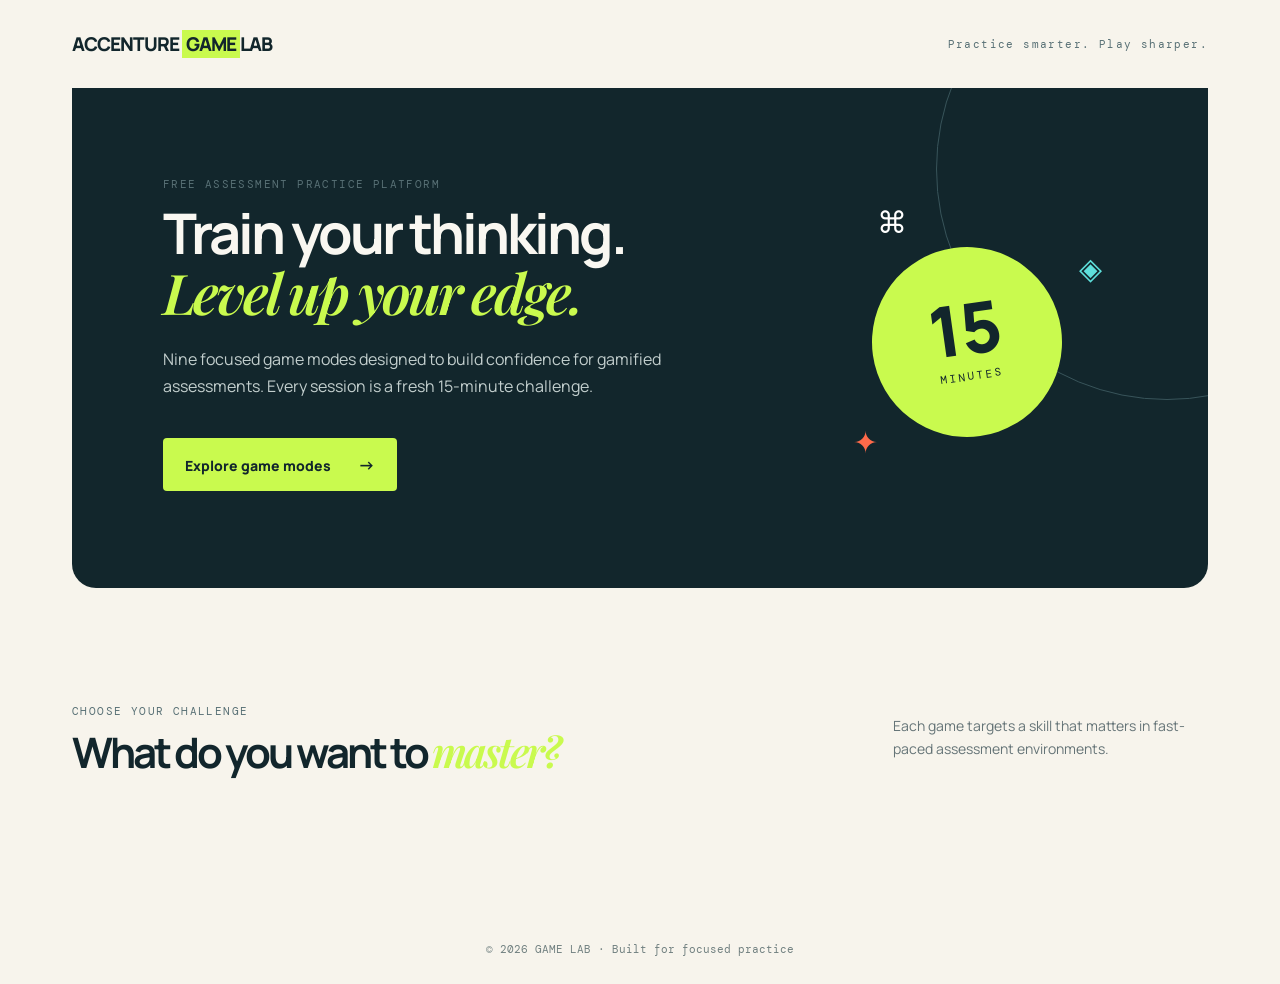
==== templates/index.html @ 675c83b5 "Add application source and tests" ====
<!doctype html><html lang="en"><head><meta charset="utf-8"><meta name="viewport" content="width=device-width,initial-scale=1"><title>GameLab | Assessment Practice</title><link rel="stylesheet" href="/static/style.css"></head><body>
<main><nav><a class="brand" href="#">ACCENTURE <span>GAME</span>LAB</a><div class="navnote">Practice smarter. Play sharper.</div></nav>
<section id="landing" class="hero"><div><p class="eyebrow">FREE ASSESSMENT PRACTICE PLATFORM</p><h1>Train your thinking.<br><i>Level up your edge.</i></h1><p class="lede">Nine focused game modes designed to build confidence for gamified assessments. Every session is a fresh 15-minute challenge.</p><button class="primary" onclick="document.querySelector('#games').scrollIntoView({behavior:'smooth'})">Explore game modes <b>→</b></button></div><div class="hero-orbit"><div class="orb">15<small>MINUTES</small></div><span class="float f1">◈</span><span class="float f2">✦</span><span class="float f3">⌘</span></div></section>
<section id="games"><div class="section-head"><div><p class="eyebrow">CHOOSE YOUR CHALLENGE</p><h2>What do you want to <i>master?</i></h2></div><p>Each game targets a skill that matters in fast-paced assessment environments.</p></div><div id="cards" class="cards"></div></section>
<section id="play" class="hidden"><button class="back" onclick="goHome()">← All game modes</button><div class="game-top"><div><p id="gameSkill" class="eyebrow"></p><h2 id="gameName"></h2></div><div class="timer"><span>SESSION TIME</span><strong id="clock">15:00</strong></div><div class="scoreline"><span>SCORE</span><strong id="score">0</strong><span id="accuracy">0% accuracy</span></div></div><div class="progress"><i id="progress"></i></div><div id="question" class="question-card"></div><div id="feedback" aria-live="polite"></div><div class="game-actions"><button class="secondary" onclick="finish()">Finish session</button><button id="submit" class="primary" onclick="submitAnswer()">Submit answer <b>→</b></button></div></section>
<section id="results" class="hidden results"><p class="eyebrow">SESSION COMPLETE</p><h2>Nice work. Here is your <i>snapshot.</i></h2><div id="resultGrid" class="result-grid"></div><button class="primary" onclick="goHome()">Choose another challenge</button></section>
</main><footer>© 2026 GAME LAB · Built for focused practice</footer><script src="/static/app.js"></script></body></html>
---- static/style.css ----
@import url('https://fonts.googleapis.com/css2?family=DM+Mono&family=Manrope:wght@400;500;600;700;800&family=Playfair+Display:ital,wght@0,600;0,700;1,600;1,700&display=swap');
:root{--ink:#12262c;--cream:#f7f4ec;--lime:#c9fa4e;--cyan:#5ee0dc;--orange:#ff6a4a;--muted:#657477}*{box-sizing:border-box}body{margin:0;background:var(--cream);font-family:Manrope,sans-serif;color:var(--ink)}main{max-width:1200px;margin:auto;padding:0 32px}nav{height:88px;display:flex;align-items:center;justify-content:space-between}.brand{font-size:19px;letter-spacing:-1px;font-weight:800;text-decoration:none;color:var(--ink)}.brand span{background:var(--lime);padding:1px 4px}.navnote,.eyebrow{font:11px 'DM Mono',monospace;letter-spacing:1.4px;color:#587075}.hero{min-height:500px;border-radius:0 0 24px 24px;padding:78px 8% 70px;background:var(--ink);color:#f9f7f1;display:flex;overflow:hidden;justify-content:space-between;position:relative}.hero:after{content:'';position:absolute;width:460px;height:460px;border:1px solid #38545a;border-radius:50%;right:-190px;top:-150px}.hero h1,h2{font-size:56px;line-height:1.06;letter-spacing:-3px;margin:12px 0 22px;font-weight:700}.hero i,h2 i{font-family:'Playfair Display';font-weight:600;color:var(--lime)}.lede{max-width:525px;line-height:1.7;color:#c2cecd;font-size:16px}.primary,.secondary{border:0;border-radius:4px;padding:15px 22px;font-family:Manrope;font-weight:800;font-size:14px;cursor:pointer}.primary{background:var(--lime);color:var(--ink)}.primary b{margin-left:24px;font-size:17px}.secondary{background:#e5e5de;color:var(--ink)}.hero .primary{margin-top:22px}.hero-orbit{position:relative;width:300px;display:grid;place-items:center;z-index:1}.orb{width:190px;height:190px;background:var(--lime);color:var(--ink);border-radius:50%;display:grid;place-content:center;text-align:center;font-size:70px;line-height:.75;font-weight:800;transform:rotate(-8deg)}.orb small{font:11px 'DM Mono';letter-spacing:2px;margin-top:16px}.float{position:absolute;font-size:30px}.f1{top:23%;right:5%;color:var(--cyan)}.f2{bottom:16%;left:12%;color:var(--orange)}.f3{top:10%;left:20%;color:#fff}section#games{padding:105px 0}.section-head{display:flex;justify-content:space-between;align-items:end;margin-bottom:34px}.section-head h2{font-size:42px;margin:8px 0 0}.section-head>p{max-width:315px;color:var(--muted);font-size:14px;line-height:1.65}.cards{display:grid;grid-template-columns:repeat(3,1fr);gap:14px}.card{padding:25px;min-height:212px;border:1px solid #d8dcd6;border-radius:8px;background:#fcfbf6;position:relative;transition:.2s}.card:hover{transform:translateY(-4px);box-shadow:0 12px 25px #17313719}.card .icon{font-size:35px}.card h3{margin:23px 0 6px;font-size:20px;letter-spacing:-.8px}.card p{color:var(--muted);font-size:13px;line-height:1.5;max-width:220px}.card button{position:absolute;right:20px;bottom:20px;border:0;background:var(--ink);color:white;width:34px;height:34px;border-radius:50%;font-size:19px;cursor:pointer}.card:first-child{background:var(--ink);color:white}.card:first-child p{color:#b8c5c5}.card:first-child button{background:var(--lime);color:var(--ink)}.hidden{display:none!important}#play{padding:36px 0 90px}.back{border:0;background:none;color:#587075;font-weight:700;cursor:pointer;padding:0 0 30px}.game-top{display:flex;align-items:center;justify-content:space-between}.game-top h2{font-size:42px;margin:7px 0}.timer{text-align:center;background:var(--ink);color:#fff;padding:12px 26px;border-radius:8px}.timer span,.scoreline span{font:10px 'DM Mono';display:block;letter-spacing:1px}.timer strong{font-size:27px}.scoreline{text-align:right}.scoreline strong{font-size:30px;display:block}.scoreline #accuracy{color:var(--muted)}.progress{height:6px;background:#dce1da;border-radius:3px;margin:26px 0 20px}.progress i{display:block;width:0;height:100%;background:var(--lime);transition:.3s}.question-card{min-height:290px;background:#fffefa;border:1px solid #d8dcd6;border-radius:10px;padding:42px;display:flex;flex-direction:column;justify-content:center;align-items:center;text-align:center}.question-card h3{font-size:25px;white-space:pre-line;max-width:770px;margin:0 0 32px;line-height:1.4}.options{display:flex;flex-wrap:wrap;justify-content:center;gap:10px}.option{min-width:145px;border:1px solid #cbd4d1;padding:13px 18px;border-radius:5px;background:white;font:600 14px Manrope;cursor:pointer}.option.selected{background:var(--ink);color:white;border-color:var(--ink)}.game-actions{display:flex;justify-content:space-between;margin-top:22px}#feedback{min-height:25px;text-align:center;font-weight:800;margin-top:14px}.ok{color:#187d61}.no{color:#c74a32}.maze{display:grid;gap:3px;width:min(78vw,520px);aspect-ratio:1;background:#d6e0dc;padding:3px}.tile{border:0;background:#eef1e9;position:relative;cursor:pointer;transition:transform .25s ease}.tile:before,.tile:after{content:'';position:absolute;background:#2e7475}.tile:before{height:22%;left:39%;right:39%;top:0}.tile:after{width:22%;top:39%;bottom:39%;left:0}.tile[data-mask="0"]:before,.tile[data-mask="0"]:after{display:none}.tile.start{box-shadow:inset 0 0 0 4px var(--lime)}.tile.goal{box-shadow:inset 0 0 0 4px var(--orange)}.maze-note{font-size:12px;color:var(--muted);margin-top:16px}.results{text-align:center;padding:100px 0}.results h2{font-size:48px}.result-grid{display:grid;grid-template-columns:repeat(4,1fr);gap:12px;max-width:800px;margin:38px auto}.metric{background:white;border-radius:8px;padding:24px}.metric strong{display:block;font-size:30px}.metric span{color:var(--muted);font-size:12px}footer{text-align:center;padding:28px;color:#718080;font:11px 'DM Mono'}@media(max-width:700px){main{padding:0 18px}.navnote{display:none}.hero{padding:54px 28px;min-height:480px}.hero h1,h2{font-size:40px;letter-spacing:-2px}.hero-orbit{position:absolute;right:-55px;bottom:-40px;opacity:.75}.section-head,.game-top{align-items:start;flex-direction:column;gap:15px}.cards{grid-template-columns:1fr}.section-head>p{margin:0}.question-card{padding:25px 15px}.question-card h3{font-size:19px}.game-top .timer{position:absolute;right:18px;top:115px}.scoreline{align-self:flex-end}.result-grid{grid-template-columns:1fr 1fr}}
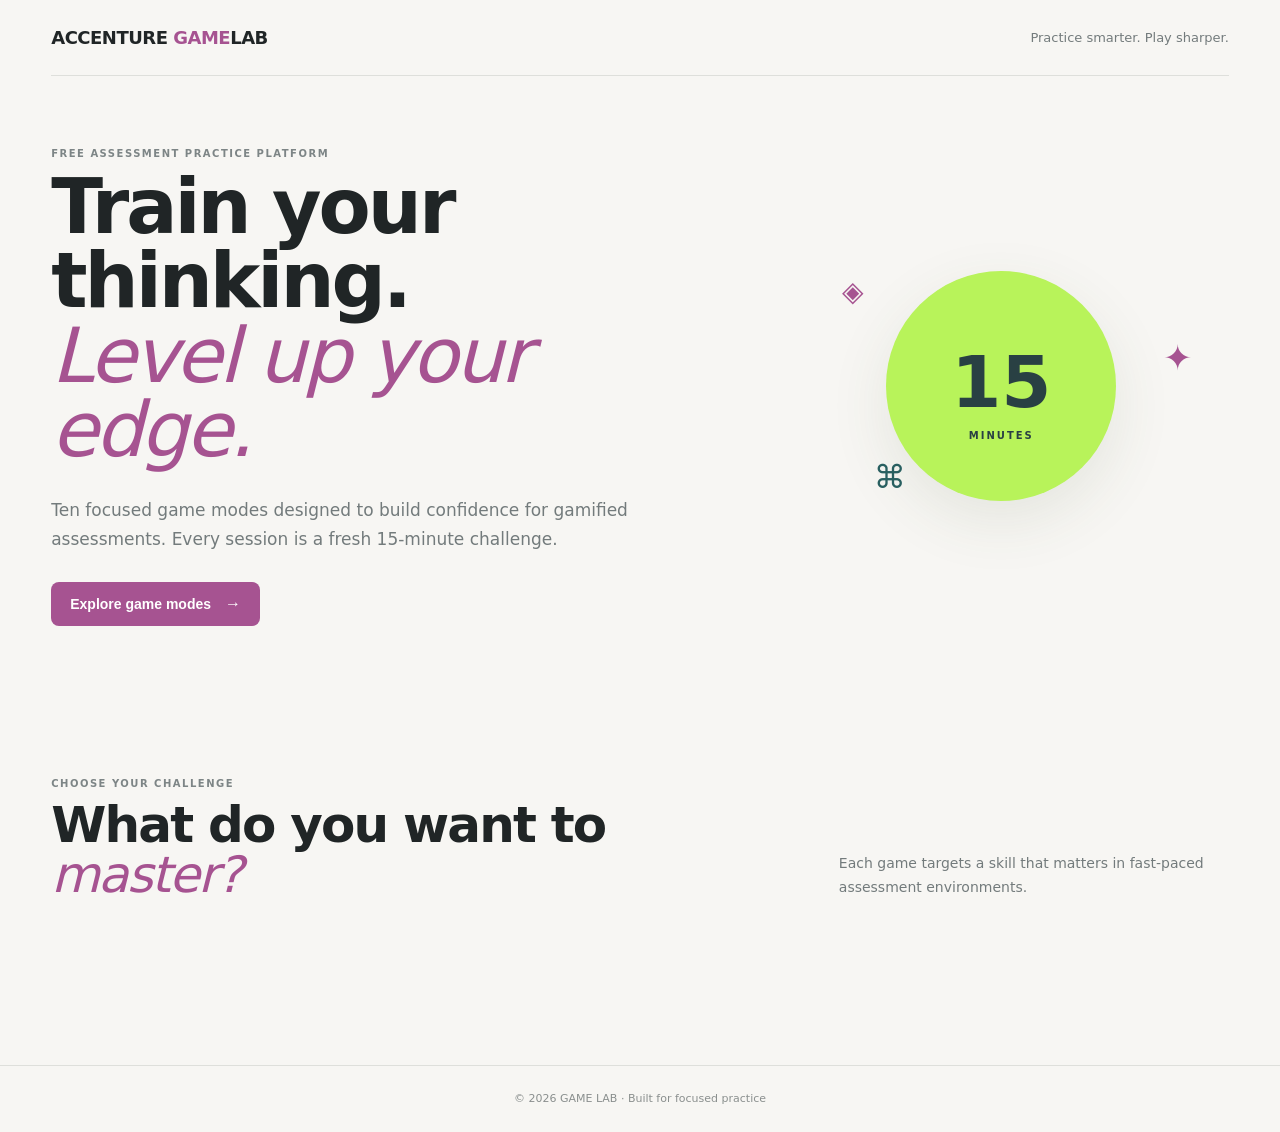
==== commit f6a0fbc8: "Rm: maze, path Finder" ====
--- a/templates/index.html
+++ b/templates/index.html
@@ -1,7 +1,411 @@
-<!doctype html><html lang="en"><head><meta charset="utf-8"><meta name="viewport" content="width=device-width,initial-scale=1"><title>GameLab | Assessment Practice</title><link rel="stylesheet" href="/static/style.css"></head><body>
-<main><nav><a class="brand" href="#">ACCENTURE <span>GAME</span>LAB</a><div class="navnote">Practice smarter. Play sharper.</div></nav>
-<section id="landing" class="hero"><div><p class="eyebrow">FREE ASSESSMENT PRACTICE PLATFORM</p><h1>Train your thinking.<br><i>Level up your edge.</i></h1><p class="lede">Nine focused game modes designed to build confidence for gamified assessments. Every session is a fresh 15-minute challenge.</p><button class="primary" onclick="document.querySelector('#games').scrollIntoView({behavior:'smooth'})">Explore game modes <b>→</b></button></div><div class="hero-orbit"><div class="orb">15<small>MINUTES</small></div><span class="float f1">◈</span><span class="float f2">✦</span><span class="float f3">⌘</span></div></section>
-<section id="games"><div class="section-head"><div><p class="eyebrow">CHOOSE YOUR CHALLENGE</p><h2>What do you want to <i>master?</i></h2></div><p>Each game targets a skill that matters in fast-paced assessment environments.</p></div><div id="cards" class="cards"></div></section>
-<section id="play" class="hidden"><button class="back" onclick="goHome()">← All game modes</button><div class="game-top"><div><p id="gameSkill" class="eyebrow"></p><h2 id="gameName"></h2></div><div class="timer"><span>SESSION TIME</span><strong id="clock">15:00</strong></div><div class="scoreline"><span>SCORE</span><strong id="score">0</strong><span id="accuracy">0% accuracy</span></div></div><div class="progress"><i id="progress"></i></div><div id="question" class="question-card"></div><div id="feedback" aria-live="polite"></div><div class="game-actions"><button class="secondary" onclick="finish()">Finish session</button><button id="submit" class="primary" onclick="submitAnswer()">Submit answer <b>→</b></button></div></section>
-<section id="results" class="hidden results"><p class="eyebrow">SESSION COMPLETE</p><h2>Nice work. Here is your <i>snapshot.</i></h2><div id="resultGrid" class="result-grid"></div><button class="primary" onclick="goHome()">Choose another challenge</button></section>
-</main><footer>© 2026 GAME LAB · Built for focused practice</footer><script src="/static/app.js"></script></body></html>
+<!doctype html>
+<html lang="en">
+
+<head>
+
+    <meta charset="utf-8">
+
+    <meta
+        name="viewport"
+        content="width=device-width, initial-scale=1"
+    >
+
+    <title>
+        GameLab | Assessment Practice
+    </title>
+
+    <link
+        rel="stylesheet"
+        href="/static/style.css"
+    >
+
+</head>
+
+
+<body>
+
+<main>
+
+
+    <!-- =================================================
+         NAVIGATION
+         ================================================= -->
+
+    <nav>
+
+        <a
+            class="brand"
+            href="#"
+        >
+            ACCENTURE
+            <span>GAME</span>LAB
+        </a>
+
+
+        <div class="navnote">
+            Practice smarter. Play sharper.
+        </div>
+
+    </nav>
+
+
+    <!-- =================================================
+         LANDING PAGE
+         ================================================= -->
+
+    <section
+        id="landing"
+        class="hero"
+    >
+
+        <div>
+
+            <p class="eyebrow">
+                FREE ASSESSMENT PRACTICE PLATFORM
+            </p>
+
+
+            <h1>
+                Train your thinking.
+                <br>
+                <i>Level up your edge.</i>
+            </h1>
+
+
+            <p class="lede">
+                Ten focused game modes designed to build
+                confidence for gamified assessments.
+                Every session is a fresh 15-minute challenge.
+            </p>
+
+
+            <button
+                class="primary"
+                onclick="
+                    document
+                        .querySelector('#games')
+                        .scrollIntoView({
+                            behavior: 'smooth'
+                        })
+                "
+            >
+                Explore game modes
+                <b>→</b>
+            </button>
+
+        </div>
+
+
+        <div class="hero-orbit">
+
+            <div class="orb">
+
+                15
+
+                <small>
+                    MINUTES
+                </small>
+
+            </div>
+
+
+            <span class="float f1">
+                ◈
+            </span>
+
+
+            <span class="float f2">
+                ✦
+            </span>
+
+
+            <span class="float f3">
+                ⌘
+            </span>
+
+        </div>
+
+    </section>
+
+
+    <!-- =================================================
+         GAME MODES
+         ================================================= -->
+
+    <section id="games">
+
+        <div class="section-head">
+
+            <div>
+
+                <p class="eyebrow">
+                    CHOOSE YOUR CHALLENGE
+                </p>
+
+
+                <h2>
+                    What do you want to
+                    <i>master?</i>
+                </h2>
+
+            </div>
+
+
+            <p>
+                Each game targets a skill that matters
+                in fast-paced assessment environments.
+            </p>
+
+        </div>
+
+
+        <!--
+            JavaScript dynamically inserts all agents here.
+
+            Existing agents:
+            1. Path Finder
+            2. Sequential
+            3. Reasoning
+            4. Memory
+            5. Pattern
+            6. Logical
+            7. Attention
+            8. Reaction
+            9. Multitasking
+
+            Plus:
+            10. Bubble Agent
+        -->
+
+        <div
+            id="cards"
+            class="cards"
+        ></div>
+
+    </section>
+
+
+    <!-- =================================================
+         GAME PLAY SCREEN
+         ================================================= -->
+
+    <section
+        id="play"
+        class="hidden"
+    >
+
+
+        <!-- Back button -->
+
+        <button
+            class="back"
+            onclick="goHome()"
+        >
+            ← All game modes
+        </button>
+
+
+        <!-- =================================================
+             GAME HEADER
+             ================================================= -->
+
+        <div class="game-top">
+
+
+            <!-- Game name -->
+
+            <div>
+
+                <p
+                    id="gameSkill"
+                    class="eyebrow"
+                ></p>
+
+
+                <h2
+                    id="gameName"
+                ></h2>
+
+            </div>
+
+
+            <!-- Timer -->
+
+            <div class="timer">
+
+                <span>
+                    SESSION TIME
+                </span>
+
+
+                <strong id="clock">
+                    15:00
+                </strong>
+
+            </div>
+
+
+            <!-- Score -->
+
+            <div class="scoreline">
+
+                <span>
+                    SCORE
+                </span>
+
+
+                <strong id="score">
+                    0
+                </strong>
+
+
+                <span id="accuracy">
+                    0% accuracy
+                </span>
+
+            </div>
+
+        </div>
+
+
+        <!-- =================================================
+             SESSION PROGRESS
+             ================================================= -->
+
+        <div class="progress">
+
+            <i id="progress"></i>
+
+        </div>
+
+
+        <!-- =================================================
+             QUESTION
+             =================================================
+
+             Normal games:
+                 Question + options
+
+             Bubble Agent:
+                 Bubble choices
+
+             Path Finder:
+                 Launch-to-Location arrow board
+        -->
+
+        <div
+            id="question"
+            class="question-card"
+        ></div>
+
+
+        <!-- =================================================
+             FEEDBACK
+             ================================================= -->
+
+        <div
+            id="feedback"
+            aria-live="polite"
+        ></div>
+
+
+        <!-- =================================================
+             NORMAL GAME ACTIONS
+             =================================================
+
+             Path Finder creates its own buttons inside
+             #question, so the normal Submit button is
+             hidden while Path Finder is active.
+        -->
+
+        <div
+            id="gameActions"
+            class="game-actions"
+        >
+
+            <button
+                class="secondary"
+                onclick="finish()"
+            >
+                Finish session
+            </button>
+
+
+            <button
+                id="submit"
+                class="primary"
+                onclick="submitAnswer()"
+            >
+                Submit answer
+                <b>→</b>
+            </button>
+
+        </div>
+
+
+    </section>
+
+
+    <!-- =================================================
+         RESULTS
+         ================================================= -->
+
+    <section
+        id="results"
+        class="hidden results"
+    >
+
+        <p class="eyebrow">
+            SESSION COMPLETE
+        </p>
+
+
+        <h2>
+            Nice work.
+            Here is your
+            <i>snapshot.</i>
+        </h2>
+
+
+        <div
+            id="resultGrid"
+            class="result-grid"
+        ></div>
+
+
+        <button
+            class="primary"
+            onclick="goHome()"
+        >
+            Choose another challenge
+        </button>
+
+    </section>
+
+
+</main>
+
+
+<!-- =====================================================
+     FOOTER
+     ===================================================== -->
+
+<footer>
+
+    © 2026 GAME LAB · Built for focused practice
+
+</footer>
+
+
+<!-- =====================================================
+     JAVASCRIPT
+     ===================================================== -->
+
+<script
+    src="/static/app.js"
+></script>
+
+
+</body>
+
+</html>
--- a/static/style.css
+++ b/static/style.css
@@ -1,2 +1,2082 @@
-@import url('https://fonts.googleapis.com/css2?family=DM+Mono&family=Manrope:wght@400;500;600;700;800&family=Playfair+Display:ital,wght@0,600;0,700;1,600;1,700&display=swap');
-:root{--ink:#12262c;--cream:#f7f4ec;--lime:#c9fa4e;--cyan:#5ee0dc;--orange:#ff6a4a;--muted:#657477}*{box-sizing:border-box}body{margin:0;background:var(--cream);font-family:Manrope,sans-serif;color:var(--ink)}main{max-width:1200px;margin:auto;padding:0 32px}nav{height:88px;display:flex;align-items:center;justify-content:space-between}.brand{font-size:19px;letter-spacing:-1px;font-weight:800;text-decoration:none;color:var(--ink)}.brand span{background:var(--lime);padding:1px 4px}.navnote,.eyebrow{font:11px 'DM Mono',monospace;letter-spacing:1.4px;color:#587075}.hero{min-height:500px;border-radius:0 0 24px 24px;padding:78px 8% 70px;background:var(--ink);color:#f9f7f1;display:flex;overflow:hidden;justify-content:space-between;position:relative}.hero:after{content:'';position:absolute;width:460px;height:460px;border:1px solid #38545a;border-radius:50%;right:-190px;top:-150px}.hero h1,h2{font-size:56px;line-height:1.06;letter-spacing:-3px;margin:12px 0 22px;font-weight:700}.hero i,h2 i{font-family:'Playfair Display';font-weight:600;color:var(--lime)}.lede{max-width:525px;line-height:1.7;color:#c2cecd;font-size:16px}.primary,.secondary{border:0;border-radius:4px;padding:15px 22px;font-family:Manrope;font-weight:800;font-size:14px;cursor:pointer}.primary{background:var(--lime);color:var(--ink)}.primary b{margin-left:24px;font-size:17px}.secondary{background:#e5e5de;color:var(--ink)}.hero .primary{margin-top:22px}.hero-orbit{position:relative;width:300px;display:grid;place-items:center;z-index:1}.orb{width:190px;height:190px;background:var(--lime);color:var(--ink);border-radius:50%;display:grid;place-content:center;text-align:center;font-size:70px;line-height:.75;font-weight:800;transform:rotate(-8deg)}.orb small{font:11px 'DM Mono';letter-spacing:2px;margin-top:16px}.float{position:absolute;font-size:30px}.f1{top:23%;right:5%;color:var(--cyan)}.f2{bottom:16%;left:12%;color:var(--orange)}.f3{top:10%;left:20%;color:#fff}section#games{padding:105px 0}.section-head{display:flex;justify-content:space-between;align-items:end;margin-bottom:34px}.section-head h2{font-size:42px;margin:8px 0 0}.section-head>p{max-width:315px;color:var(--muted);font-size:14px;line-height:1.65}.cards{display:grid;grid-template-columns:repeat(3,1fr);gap:14px}.card{padding:25px;min-height:212px;border:1px solid #d8dcd6;border-radius:8px;background:#fcfbf6;position:relative;transition:.2s}.card:hover{transform:translateY(-4px);box-shadow:0 12px 25px #17313719}.card .icon{font-size:35px}.card h3{margin:23px 0 6px;font-size:20px;letter-spacing:-.8px}.card p{color:var(--muted);font-size:13px;line-height:1.5;max-width:220px}.card button{position:absolute;right:20px;bottom:20px;border:0;background:var(--ink);color:white;width:34px;height:34px;border-radius:50%;font-size:19px;cursor:pointer}.card:first-child{background:var(--ink);color:white}.card:first-child p{color:#b8c5c5}.card:first-child button{background:var(--lime);color:var(--ink)}.hidden{display:none!important}#play{padding:36px 0 90px}.back{border:0;background:none;color:#587075;font-weight:700;cursor:pointer;padding:0 0 30px}.game-top{display:flex;align-items:center;justify-content:space-between}.game-top h2{font-size:42px;margin:7px 0}.timer{text-align:center;background:var(--ink);color:#fff;padding:12px 26px;border-radius:8px}.timer span,.scoreline span{font:10px 'DM Mono';display:block;letter-spacing:1px}.timer strong{font-size:27px}.scoreline{text-align:right}.scoreline strong{font-size:30px;display:block}.scoreline #accuracy{color:var(--muted)}.progress{height:6px;background:#dce1da;border-radius:3px;margin:26px 0 20px}.progress i{display:block;width:0;height:100%;background:var(--lime);transition:.3s}.question-card{min-height:290px;background:#fffefa;border:1px solid #d8dcd6;border-radius:10px;padding:42px;display:flex;flex-direction:column;justify-content:center;align-items:center;text-align:center}.question-card h3{font-size:25px;white-space:pre-line;max-width:770px;margin:0 0 32px;line-height:1.4}.options{display:flex;flex-wrap:wrap;justify-content:center;gap:10px}.option{min-width:145px;border:1px solid #cbd4d1;padding:13px 18px;border-radius:5px;background:white;font:600 14px Manrope;cursor:pointer}.option.selected{background:var(--ink);color:white;border-color:var(--ink)}.game-actions{display:flex;justify-content:space-between;margin-top:22px}#feedback{min-height:25px;text-align:center;font-weight:800;margin-top:14px}.ok{color:#187d61}.no{color:#c74a32}.maze{display:grid;gap:3px;width:min(78vw,520px);aspect-ratio:1;background:#d6e0dc;padding:3px}.tile{border:0;background:#eef1e9;position:relative;cursor:pointer;transition:transform .25s ease}.tile:before,.tile:after{content:'';position:absolute;background:#2e7475}.tile:before{height:22%;left:39%;right:39%;top:0}.tile:after{width:22%;top:39%;bottom:39%;left:0}.tile[data-mask="0"]:before,.tile[data-mask="0"]:after{display:none}.tile.start{box-shadow:inset 0 0 0 4px var(--lime)}.tile.goal{box-shadow:inset 0 0 0 4px var(--orange)}.maze-note{font-size:12px;color:var(--muted);margin-top:16px}.results{text-align:center;padding:100px 0}.results h2{font-size:48px}.result-grid{display:grid;grid-template-columns:repeat(4,1fr);gap:12px;max-width:800px;margin:38px auto}.metric{background:white;border-radius:8px;padding:24px}.metric strong{display:block;font-size:30px}.metric span{color:var(--muted);font-size:12px}footer{text-align:center;padding:28px;color:#718080;font:11px 'DM Mono'}@media(max-width:700px){main{padding:0 18px}.navnote{display:none}.hero{padding:54px 28px;min-height:480px}.hero h1,h2{font-size:40px;letter-spacing:-2px}.hero-orbit{position:absolute;right:-55px;bottom:-40px;opacity:.75}.section-head,.game-top{align-items:start;flex-direction:column;gap:15px}.cards{grid-template-columns:1fr}.section-head>p{margin:0}.question-card{padding:25px 15px}.question-card h3{font-size:19px}.game-top .timer{position:absolute;right:18px;top:115px}.scoreline{align-self:flex-end}.result-grid{grid-template-columns:1fr 1fr}}
+/* =========================================================
+   GLOBAL RESET
+   ========================================================= */
+
+* {
+    box-sizing: border-box;
+    margin: 0;
+    padding: 0;
+}
+
+
+html {
+    scroll-behavior: smooth;
+}
+
+
+body {
+    font-family:
+        Inter,
+        ui-sans-serif,
+        system-ui,
+        -apple-system,
+        BlinkMacSystemFont,
+        "Segoe UI",
+        sans-serif;
+
+    background:
+        #f7f6f3;
+
+    color:
+        #202526;
+
+    line-height:
+        1.5;
+
+    min-height:
+        100vh;
+}
+
+
+/* =========================================================
+   VARIABLES
+   ========================================================= */
+
+:root {
+
+    --ink:
+        #202526;
+
+    --muted:
+        #737b7c;
+
+    --soft:
+        #f7f6f3;
+
+    --card:
+        #ffffff;
+
+    --line:
+        #dedfdb;
+
+    --teal:
+        #285f60;
+
+    --teal-dark:
+        #1e4d4e;
+
+    --purple:
+        #a65391;
+
+    --purple-light:
+        #f6eaf3;
+
+    --lime:
+        #b8f35a;
+
+    --green:
+        #1e8b58;
+
+    --red:
+        #c94d4d;
+}
+
+
+/* =========================================================
+   MAIN
+   ========================================================= */
+
+main {
+    width:
+        min(1180px, 92%);
+
+    margin:
+        0 auto;
+}
+
+
+/* =========================================================
+   NAVIGATION
+   ========================================================= */
+
+nav {
+    height:
+        76px;
+
+    display:
+        flex;
+
+    align-items:
+        center;
+
+    justify-content:
+        space-between;
+
+    border-bottom:
+        1px solid var(--line);
+}
+
+
+.brand {
+    text-decoration:
+        none;
+
+    color:
+        var(--ink);
+
+    font-size:
+        18px;
+
+    font-weight:
+        850;
+
+    letter-spacing:
+        -0.5px;
+}
+
+
+.brand span {
+    color:
+        var(--purple);
+}
+
+
+.navnote {
+    color:
+        var(--muted);
+
+    font-size:
+        13px;
+
+    font-weight:
+        500;
+}
+
+
+/* =========================================================
+   COMMON
+   ========================================================= */
+
+.eyebrow {
+    font-size:
+        10px;
+
+    font-weight:
+        800;
+
+    letter-spacing:
+        1.5px;
+
+    color:
+        #7d8586;
+
+    margin-bottom:
+        9px;
+}
+
+
+.hidden {
+    display:
+        none !important;
+}
+
+
+/* =========================================================
+   HERO
+   ========================================================= */
+
+.hero {
+    min-height:
+        520px;
+
+    display:
+        grid;
+
+    grid-template-columns:
+        1.2fr 0.8fr;
+
+    align-items:
+        center;
+
+    gap:
+        40px;
+
+    padding:
+        70px 0 80px;
+}
+
+
+.hero h1 {
+    font-size:
+        clamp(44px, 6vw, 76px);
+
+    line-height:
+        0.98;
+
+    letter-spacing:
+        -3px;
+
+    font-weight:
+        800;
+
+    max-width:
+        760px;
+}
+
+
+.hero h1 i {
+    color:
+        var(--purple);
+
+    font-weight:
+        500;
+}
+
+
+.lede {
+    max-width:
+        610px;
+
+    margin:
+        28px 0;
+
+    color:
+        var(--muted);
+
+    font-size:
+        17px;
+
+    line-height:
+        1.7;
+}
+
+
+/* =========================================================
+   PRIMARY BUTTON
+   ========================================================= */
+
+.primary {
+    border:
+        none;
+
+    background:
+        var(--purple);
+
+    color:
+        white;
+
+    border-radius:
+        8px;
+
+    padding:
+        13px 19px;
+
+    font-size:
+        14px;
+
+    font-weight:
+        700;
+
+    cursor:
+        pointer;
+
+    transition:
+        transform 0.15s ease,
+        opacity 0.15s ease,
+        box-shadow 0.15s ease;
+}
+
+
+.primary:hover {
+    transform:
+        translateY(-2px);
+
+    opacity:
+        0.94;
+
+    box-shadow:
+        0 8px 20px
+        rgba(166, 83, 145, 0.2);
+}
+
+
+.primary b {
+    margin-left:
+        10px;
+
+    font-size:
+        16px;
+}
+
+
+/* =========================================================
+   HERO ORBIT
+   ========================================================= */
+
+.hero-orbit {
+    position:
+        relative;
+
+    min-height:
+        360px;
+
+    display:
+        flex;
+
+    align-items:
+        center;
+
+    justify-content:
+        center;
+}
+
+
+.orb {
+    width:
+        230px;
+
+    height:
+        230px;
+
+    border-radius:
+        50%;
+
+    background:
+        var(--lime);
+
+    display:
+        flex;
+
+    flex-direction:
+        column;
+
+    align-items:
+        center;
+
+    justify-content:
+        center;
+
+    font-size:
+        72px;
+
+    font-weight:
+        850;
+
+    color:
+        #294043;
+
+    box-shadow:
+        0 20px 60px
+        rgba(70, 90, 50, 0.1);
+}
+
+
+.orb small {
+    display:
+        block;
+
+    margin-top:
+        -8px;
+
+    font-size:
+        10px;
+
+    letter-spacing:
+        2px;
+
+    font-weight:
+        800;
+}
+
+
+.float {
+    position:
+        absolute;
+
+    font-size:
+        28px;
+
+    color:
+        var(--purple);
+}
+
+
+.f1 {
+    top:
+        65px;
+
+    left:
+        15%;
+}
+
+
+.f2 {
+    top:
+        35%;
+
+    right:
+        8%;
+
+    font-size:
+        35px;
+}
+
+
+.f3 {
+    bottom:
+        65px;
+
+    left:
+        22%;
+
+    color:
+        var(--teal);
+
+    font-size:
+        32px;
+}
+
+
+/* =========================================================
+   GAMES SECTION
+   ========================================================= */
+
+#games {
+    padding:
+        70px 0 100px;
+}
+
+
+.section-head {
+    display:
+        flex;
+
+    align-items:
+        end;
+
+    justify-content:
+        space-between;
+
+    gap:
+        40px;
+
+    margin-bottom:
+        35px;
+}
+
+
+.section-head h2 {
+    font-size:
+        clamp(32px, 4vw, 50px);
+
+    line-height:
+        1;
+
+    letter-spacing:
+        -1.8px;
+}
+
+
+.section-head h2 i {
+    color:
+        var(--purple);
+
+    font-weight:
+        500;
+}
+
+
+.section-head > p {
+    max-width:
+        390px;
+
+    color:
+        var(--muted);
+
+    font-size:
+        14px;
+
+    line-height:
+        1.7;
+}
+
+
+/* =========================================================
+   GAME CARDS
+   ========================================================= */
+
+.cards {
+    display:
+        grid;
+
+    grid-template-columns:
+        repeat(3, 1fr);
+
+    gap:
+        18px;
+}
+
+
+.card {
+    position:
+        relative;
+
+    min-height:
+        230px;
+
+    padding:
+        27px;
+
+    background:
+        var(--card);
+
+    border:
+        1px solid var(--line);
+
+    border-radius:
+        12px;
+
+    display:
+        flex;
+
+    flex-direction:
+        column;
+
+    transition:
+        transform 0.18s ease,
+        box-shadow 0.18s ease,
+        border-color 0.18s ease;
+}
+
+
+.card:hover {
+    transform:
+        translateY(-5px);
+
+    border-color:
+        #c9cac6;
+
+    box-shadow:
+        0 15px 35px
+        rgba(30, 40, 40, 0.08);
+}
+
+
+.card .icon {
+    width:
+        44px;
+
+    height:
+        44px;
+
+    border-radius:
+        50%;
+
+    background:
+        var(--purple-light);
+
+    display:
+        flex;
+
+    align-items:
+        center;
+
+    justify-content:
+        center;
+
+    font-size:
+        21px;
+
+    margin-bottom:
+        25px;
+}
+
+
+.card h3 {
+    font-size:
+        20px;
+
+    margin-bottom:
+        8px;
+
+    letter-spacing:
+        -0.3px;
+}
+
+
+.card p {
+    color:
+        var(--muted);
+
+    font-size:
+        13px;
+
+    line-height:
+        1.6;
+
+    max-width:
+        270px;
+}
+
+
+.card button {
+    width:
+        38px;
+
+    height:
+        38px;
+
+    border:
+        1px solid var(--line);
+
+    background:
+        white;
+
+    color:
+        var(--teal);
+
+    border-radius:
+        50%;
+
+    font-size:
+        18px;
+
+    cursor:
+        pointer;
+
+    position:
+        absolute;
+
+    right:
+        22px;
+
+    bottom:
+        22px;
+
+    transition:
+        background 0.15s ease,
+        color 0.15s ease,
+        transform 0.15s ease;
+}
+
+
+.card button:hover {
+    background:
+        var(--teal);
+
+    color:
+        white;
+
+    transform:
+        translateX(3px);
+}
+
+
+/* =========================================================
+   PLAY SCREEN
+   ========================================================= */
+
+#play {
+    padding:
+        30px 0 80px;
+}
+
+
+.back {
+    border:
+        none;
+
+    background:
+        transparent;
+
+    color:
+        var(--muted);
+
+    font-size:
+        13px;
+
+    cursor:
+        pointer;
+
+    padding:
+        5px 0;
+
+    margin-bottom:
+        28px;
+}
+
+
+.back:hover {
+    color:
+        var(--ink);
+}
+
+
+/* =========================================================
+   GAME HEADER
+   ========================================================= */
+
+.game-top {
+    display:
+        grid;
+
+    grid-template-columns:
+        1fr auto auto;
+
+    align-items:
+        center;
+
+    gap:
+        35px;
+
+    margin-bottom:
+        20px;
+}
+
+
+.game-top h2 {
+    font-size:
+        32px;
+
+    letter-spacing:
+        -1px;
+}
+
+
+.timer,
+.scoreline {
+    display:
+        flex;
+
+    flex-direction:
+        column;
+
+    align-items:
+        flex-end;
+}
+
+
+.timer span,
+.scoreline span {
+    color:
+        var(--muted);
+
+    font-size:
+        9px;
+
+    font-weight:
+        800;
+
+    letter-spacing:
+        1px;
+}
+
+
+.timer strong {
+    font-size:
+        24px;
+
+    color:
+        var(--teal);
+}
+
+
+.scoreline strong {
+    font-size:
+        28px;
+
+    color:
+        var(--purple);
+}
+
+
+.scoreline span:last-child {
+    font-size:
+        11px;
+
+    letter-spacing:
+        0;
+
+    font-weight:
+        500;
+}
+
+
+/* =========================================================
+   PROGRESS
+   ========================================================= */
+
+.progress {
+    height:
+        5px;
+
+    width:
+        100%;
+
+    background:
+        #e5e5e1;
+
+    border-radius:
+        20px;
+
+    overflow:
+        hidden;
+
+    margin-bottom:
+        28px;
+}
+
+
+.progress i {
+    display:
+        block;
+
+    height:
+        100%;
+
+    width:
+        0%;
+
+    background:
+        var(--purple);
+
+    transition:
+        width 0.3s ease;
+}
+
+
+/* =========================================================
+   QUESTION CARD
+   ========================================================= */
+
+.question-card {
+    min-height:
+        320px;
+
+    background:
+        white;
+
+    border:
+        1px solid var(--line);
+
+    border-radius:
+        14px;
+
+    padding:
+        40px;
+
+    display:
+        flex;
+
+    flex-direction:
+        column;
+
+    justify-content:
+        center;
+}
+
+
+.question-card h3 {
+    font-size:
+        24px;
+
+    text-align:
+        center;
+
+    margin-bottom:
+        30px;
+}
+
+
+/* =========================================================
+   NORMAL OPTIONS
+   ========================================================= */
+
+.options {
+    display:
+        grid;
+
+    grid-template-columns:
+        repeat(2, minmax(0, 1fr));
+
+    gap:
+        14px;
+
+    max-width:
+        720px;
+
+    width:
+        100%;
+
+    margin:
+        0 auto;
+}
+
+
+.option {
+    min-height:
+        58px;
+
+    padding:
+        12px 18px;
+
+    background:
+        white;
+
+    border:
+        1px solid #d8d9d5;
+
+    border-radius:
+        9px;
+
+    font-size:
+        15px;
+
+    color:
+        var(--ink);
+
+    cursor:
+        pointer;
+
+    transition:
+        background 0.15s ease,
+        border-color 0.15s ease,
+        transform 0.15s ease;
+}
+
+
+.option:hover {
+    border-color:
+        var(--purple);
+
+    transform:
+        translateY(-2px);
+}
+
+
+.option.selected {
+    background:
+        var(--purple-light);
+
+    border:
+        2px solid var(--purple);
+
+    color:
+        #733d68;
+}
+
+
+/* =========================================================
+   FEEDBACK
+   ========================================================= */
+
+#feedback {
+    min-height:
+        28px;
+
+    text-align:
+        center;
+
+    margin:
+        12px 0;
+
+    font-size:
+        14px;
+
+    font-weight:
+        650;
+}
+
+
+#feedback.ok {
+    color:
+        var(--green);
+}
+
+
+#feedback.no {
+    color:
+        var(--red);
+}
+
+
+/* =========================================================
+   GAME ACTIONS
+   ========================================================= */
+
+.game-actions {
+    display:
+        flex;
+
+    justify-content:
+        flex-end;
+
+    gap:
+        12px;
+
+    margin-top:
+        18px;
+}
+
+
+.secondary {
+    border:
+        1px solid var(--line);
+
+    background:
+        white;
+
+    color:
+        #555;
+
+    border-radius:
+        8px;
+
+    padding:
+        12px 18px;
+
+    font-size:
+        13px;
+
+    font-weight:
+        650;
+
+    cursor:
+        pointer;
+}
+
+
+.secondary:hover {
+    background:
+        #f0f0ed;
+}
+
+
+/* =========================================================
+   BUBBLE AGENT
+   ========================================================= */
+
+.bubble-options {
+    display:
+        flex;
+
+    justify-content:
+        center;
+
+    align-items:
+        center;
+
+    flex-wrap:
+        wrap;
+
+    gap:
+        45px;
+
+    margin-top:
+        25px;
+}
+
+
+.bubble-option {
+    width:
+        170px;
+
+    height:
+        170px;
+
+    border-radius:
+        50%;
+
+    border:
+        2px solid #b66a9e;
+
+    background:
+        white;
+
+    display:
+        flex;
+
+    align-items:
+        center;
+
+    justify-content:
+        center;
+
+    padding:
+        25px;
+
+    font-size:
+        20px;
+
+    font-weight:
+        650;
+
+    cursor:
+        pointer;
+
+    text-align:
+        center;
+
+    transition:
+        transform 0.15s ease,
+        box-shadow 0.15s ease,
+        background 0.15s ease;
+}
+
+
+.bubble-option:hover {
+    transform:
+        translateY(-6px) scale(1.02);
+
+    box-shadow:
+        0 12px 30px
+        rgba(120, 60, 110, 0.15);
+}
+
+
+.bubble-option.selected {
+    background:
+        var(--purple-light);
+
+    border-color:
+        var(--purple);
+
+    transform:
+        scale(1.04);
+}
+
+
+/* =========================================================
+   PATH FINDER / LAUNCH TO LOCATION
+   ========================================================= */
+
+.pathfinder-title {
+    text-align:
+        left;
+
+    margin-bottom:
+        18px;
+}
+
+
+.pathfinder-objective {
+    display:
+        block;
+
+    font-size:
+        10px;
+
+    font-weight:
+        800;
+
+    letter-spacing:
+        1.2px;
+
+    color:
+        #7c8790;
+
+    margin-bottom:
+        4px;
+}
+
+
+.pathfinder-title h3 {
+    margin:
+        0;
+
+    font-size:
+        26px;
+
+    font-weight:
+        700;
+
+    text-align:
+        left;
+}
+
+
+/* =========================================================
+   PATH FINDER BOARD
+   ========================================================= */
+
+.pathfinder-board-wrapper {
+    display:
+        grid;
+
+    grid-template-columns:
+        65px
+        minmax(420px, 620px)
+        65px;
+
+    align-items:
+        center;
+
+    justify-content:
+        center;
+
+    margin:
+        25px auto;
+
+    width:
+        fit-content;
+}
+
+
+.pathfinder-board {
+    display:
+        grid;
+
+    width:
+        min(620px, 72vw);
+
+    aspect-ratio:
+        1.15;
+
+    border:
+        2px solid #d5dcda;
+
+    background:
+        #f4f7f2;
+
+    overflow:
+        hidden;
+}
+
+
+/* =========================================================
+   PATH FINDER CELLS
+   ========================================================= */
+
+.pathfinder-cell {
+    position:
+        relative;
+
+    border:
+        1px solid #d5dcda;
+
+    background:
+        rgba(255, 255, 255, 0.25);
+
+    display:
+        flex;
+
+    align-items:
+        center;
+
+    justify-content:
+        center;
+
+    cursor:
+        pointer;
+
+    color:
+        #1d5f60;
+
+    padding:
+        0;
+
+    transition:
+        background 0.15s ease,
+        transform 0.1s ease,
+        box-shadow 0.15s ease;
+}
+
+
+.pathfinder-cell:hover {
+    background:
+        rgba(180, 230, 190, 0.35);
+
+    transform:
+        scale(1.02);
+
+    z-index:
+        2;
+}
+
+
+.pathfinder-cell.empty {
+    cursor:
+        default;
+}
+
+
+.pathfinder-cell.empty:hover {
+    transform:
+        none;
+
+    background:
+        rgba(255, 255, 255, 0.25);
+}
+
+
+/* =========================================================
+   PATH FINDER ARROWS
+   ========================================================= */
+
+.pathfinder-arrow {
+    font-size:
+        clamp(22px, 3vw, 36px);
+
+    font-weight:
+        700;
+
+    line-height:
+        1;
+
+    user-select:
+        none;
+}
+
+
+/* =========================================================
+   SELECTED PATH
+   ========================================================= */
+
+.pathfinder-cell.path-selected {
+    background:
+        rgba(176, 255, 62, 0.32);
+
+    box-shadow:
+        inset 0 0 0 3px
+        rgba(176, 255, 62, 0.95);
+}
+
+
+.pathfinder-cell.path-selected .pathfinder-arrow {
+    color:
+        #315f35;
+}
+
+
+/* =========================================================
+   PATH STEP NUMBER
+   ========================================================= */
+
+.path-step {
+    position:
+        absolute;
+
+    top:
+        5px;
+
+    right:
+        7px;
+
+    width:
+        21px;
+
+    height:
+        21px;
+
+    border-radius:
+        50%;
+
+    background:
+        #244f50;
+
+    color:
+        white;
+
+    font-size:
+        11px;
+
+    display:
+        flex;
+
+    align-items:
+        center;
+
+    justify-content:
+        center;
+
+    font-weight:
+        700;
+
+    user-select:
+        none;
+}
+
+
+/* =========================================================
+   ROCKET + GOAL
+   ========================================================= */
+
+.pathfinder-start,
+.pathfinder-goal {
+    display:
+        flex;
+
+    align-items:
+        center;
+
+    justify-content:
+        center;
+
+    font-size:
+        34px;
+
+    user-select:
+        none;
+}
+
+
+.pathfinder-start {
+    justify-self:
+        end;
+
+    padding-right:
+        9px;
+}
+
+
+.pathfinder-goal {
+    justify-self:
+        start;
+
+    padding-left:
+        9px;
+}
+
+
+/* =========================================================
+   PATH FINDER HELP
+   ========================================================= */
+
+.pathfinder-help {
+    text-align:
+        center;
+
+    color:
+        #777;
+
+    margin-top:
+        10px;
+
+    font-size:
+        14px;
+}
+
+
+/* =========================================================
+   PATH FINDER BUTTONS
+   ========================================================= */
+
+.pathfinder-actions {
+    display:
+        flex;
+
+    justify-content:
+        center;
+
+    gap:
+        12px;
+
+    margin-top:
+        20px;
+}
+
+
+.pathfinder-reset,
+.pathfinder-submit {
+    border:
+        none;
+
+    border-radius:
+        8px;
+
+    padding:
+        11px 22px;
+
+    font-weight:
+        700;
+
+    cursor:
+        pointer;
+
+    font-size:
+        13px;
+
+    transition:
+        transform 0.15s ease,
+        opacity 0.15s ease,
+        background 0.15s ease;
+}
+
+
+.pathfinder-reset {
+    background:
+        #eeeeee;
+
+    color:
+        #333;
+}
+
+
+.pathfinder-submit {
+    background:
+        var(--purple);
+
+    color:
+        white;
+}
+
+
+.pathfinder-reset:hover,
+.pathfinder-submit:hover {
+    transform:
+        translateY(-2px);
+}
+
+
+.pathfinder-reset:hover {
+    background:
+        #dddddd;
+}
+
+
+.pathfinder-submit:hover {
+    opacity:
+        0.9;
+}
+
+
+/* =========================================================
+   RESULTS
+   ========================================================= */
+
+.results {
+    padding:
+        100px 0;
+
+    text-align:
+        center;
+}
+
+
+.results h2 {
+    font-size:
+        clamp(34px, 5vw, 55px);
+
+    letter-spacing:
+        -2px;
+
+    margin-bottom:
+        40px;
+}
+
+
+.results h2 i {
+    color:
+        var(--purple);
+
+    font-weight:
+        500;
+}
+
+
+.result-grid {
+    display:
+        grid;
+
+    grid-template-columns:
+        repeat(4, 1fr);
+
+    gap:
+        15px;
+
+    margin:
+        0 auto 35px;
+
+    max-width:
+        800px;
+}
+
+
+.metric {
+    background:
+        white;
+
+    border:
+        1px solid var(--line);
+
+    border-radius:
+        12px;
+
+    padding:
+        25px 15px;
+
+    display:
+        flex;
+
+    flex-direction:
+        column;
+
+    gap:
+        4px;
+}
+
+
+.metric strong {
+    font-size:
+        29px;
+
+    color:
+        var(--purple);
+}
+
+
+.metric span {
+    font-size:
+        11px;
+
+    color:
+        var(--muted);
+
+    text-transform:
+        uppercase;
+
+    letter-spacing:
+        0.7px;
+}
+
+
+/* =========================================================
+   FOOTER
+   ========================================================= */
+
+footer {
+    border-top:
+        1px solid var(--line);
+
+    text-align:
+        center;
+
+    color:
+        #8a8f8e;
+
+    font-size:
+        11px;
+
+    padding:
+        25px 15px;
+
+    margin-top:
+        30px;
+}
+
+
+/* =========================================================
+   TABLET
+   ========================================================= */
+
+@media (max-width: 900px) {
+
+    .hero {
+        grid-template-columns:
+            1fr;
+
+        padding:
+            55px 0;
+    }
+
+
+    .hero-orbit {
+        min-height:
+            260px;
+    }
+
+
+    .cards {
+        grid-template-columns:
+            repeat(2, 1fr);
+    }
+
+
+    .section-head {
+        align-items:
+            flex-start;
+
+        flex-direction:
+            column;
+    }
+
+
+    .game-top {
+        grid-template-columns:
+            1fr auto auto;
+
+        gap:
+            18px;
+    }
+
+
+    .question-card {
+        padding:
+            30px;
+    }
+}
+
+
+/* =========================================================
+   MOBILE
+   ========================================================= */
+
+@media (max-width: 700px) {
+
+    main {
+        width:
+            94%;
+    }
+
+
+    nav {
+        height:
+            65px;
+    }
+
+
+    .brand {
+        font-size:
+            15px;
+    }
+
+
+    .navnote {
+        display:
+            none;
+    }
+
+
+    .hero {
+        min-height:
+            auto;
+
+        padding:
+            50px 0 55px;
+    }
+
+
+    .hero h1 {
+        font-size:
+            clamp(40px, 12vw, 58px);
+
+        letter-spacing:
+            -2px;
+    }
+
+
+    .lede {
+        font-size:
+            15px;
+
+        margin:
+            22px 0;
+    }
+
+
+    .hero-orbit {
+        min-height:
+            210px;
+    }
+
+
+    .orb {
+        width:
+            170px;
+
+        height:
+            170px;
+
+        font-size:
+            52px;
+    }
+
+
+    .float {
+        font-size:
+            22px;
+    }
+
+
+    #games {
+        padding:
+            45px 0 65px;
+    }
+
+
+    .section-head h2 {
+        font-size:
+            36px;
+    }
+
+
+    .cards {
+        grid-template-columns:
+            1fr;
+    }
+
+
+    .card {
+        min-height:
+            205px;
+    }
+
+
+    #play {
+        padding:
+            20px 0 60px;
+    }
+
+
+    .game-top {
+        grid-template-columns:
+            1fr 1fr;
+
+        gap:
+            15px;
+    }
+
+
+    .game-top > div:first-child {
+        grid-column:
+            1 / -1;
+    }
+
+
+    .timer,
+    .scoreline {
+        align-items:
+            flex-start;
+    }
+
+
+    .question-card {
+        min-height:
+            300px;
+
+        padding:
+            22px 15px;
+    }
+
+
+    .question-card h3 {
+        font-size:
+            20px;
+    }
+
+
+    .options {
+        grid-template-columns:
+            1fr;
+    }
+
+
+    .game-actions {
+        justify-content:
+            stretch;
+
+        flex-direction:
+            column;
+    }
+
+
+    .game-actions button {
+        width:
+            100%;
+    }
+
+
+    /* =====================================================
+       MOBILE PATH FINDER
+       ===================================================== */
+
+    .pathfinder-title h3 {
+        font-size:
+            21px;
+    }
+
+
+    .pathfinder-board-wrapper {
+
+        grid-template-columns:
+            38px
+            minmax(0, 1fr)
+            38px;
+
+        width:
+            100%;
+
+        margin:
+            20px auto;
+    }
+
+
+    .pathfinder-board {
+
+        width:
+            100%;
+
+        aspect-ratio:
+            1;
+    }
+
+
+    .pathfinder-start,
+    .pathfinder-goal {
+
+        font-size:
+            24px;
+    }
+
+
+    .pathfinder-arrow {
+
+        font-size:
+            clamp(
+                18px,
+                6vw,
+                30px
+            );
+    }
+
+
+    .path-step {
+
+        width:
+            18px;
+
+        height:
+            18px;
+
+        top:
+            3px;
+
+        right:
+            3px;
+
+        font-size:
+            9px;
+    }
+
+
+    .pathfinder-help {
+
+        font-size:
+            12px;
+
+        padding:
+            0 8px;
+    }
+
+
+    .pathfinder-actions {
+
+        gap:
+            8px;
+    }
+
+
+    .pathfinder-reset,
+    .pathfinder-submit {
+
+        padding:
+            10px 17px;
+    }
+
+
+    /* =====================================================
+       BUBBLE AGENT MOBILE
+       ===================================================== */
+
+    .bubble-options {
+        gap:
+            20px;
+    }
+
+
+    .bubble-option {
+
+        width:
+            125px;
+
+        height:
+            125px;
+
+        font-size:
+            15px;
+
+        padding:
+            18px;
+    }
+
+
+    /* =====================================================
+       RESULTS MOBILE
+       ===================================================== */
+
+    .results {
+        padding:
+            65px 0;
+    }
+
+
+    .results h2 {
+        font-size:
+            36px;
+    }
+
+
+    .result-grid {
+        grid-template-columns:
+            repeat(2, 1fr);
+    }
+}
+
+
+/* =========================================================
+   SMALL MOBILE
+   ========================================================= */
+
+@media (max-width: 420px) {
+
+    .hero h1 {
+        font-size:
+            39px;
+    }
+
+
+    .game-top h2 {
+        font-size:
+            25px;
+    }
+
+
+    .timer strong,
+    .scoreline strong {
+        font-size:
+            21px;
+    }
+
+
+    .pathfinder-board-wrapper {
+
+        grid-template-columns:
+            30px
+            minmax(0, 1fr)
+            30px;
+    }
+
+
+    .pathfinder-start,
+    .pathfinder-goal {
+
+        font-size:
+            20px;
+    }
+
+
+    .pathfinder-help {
+        font-size:
+            11px;
+    }
+}
